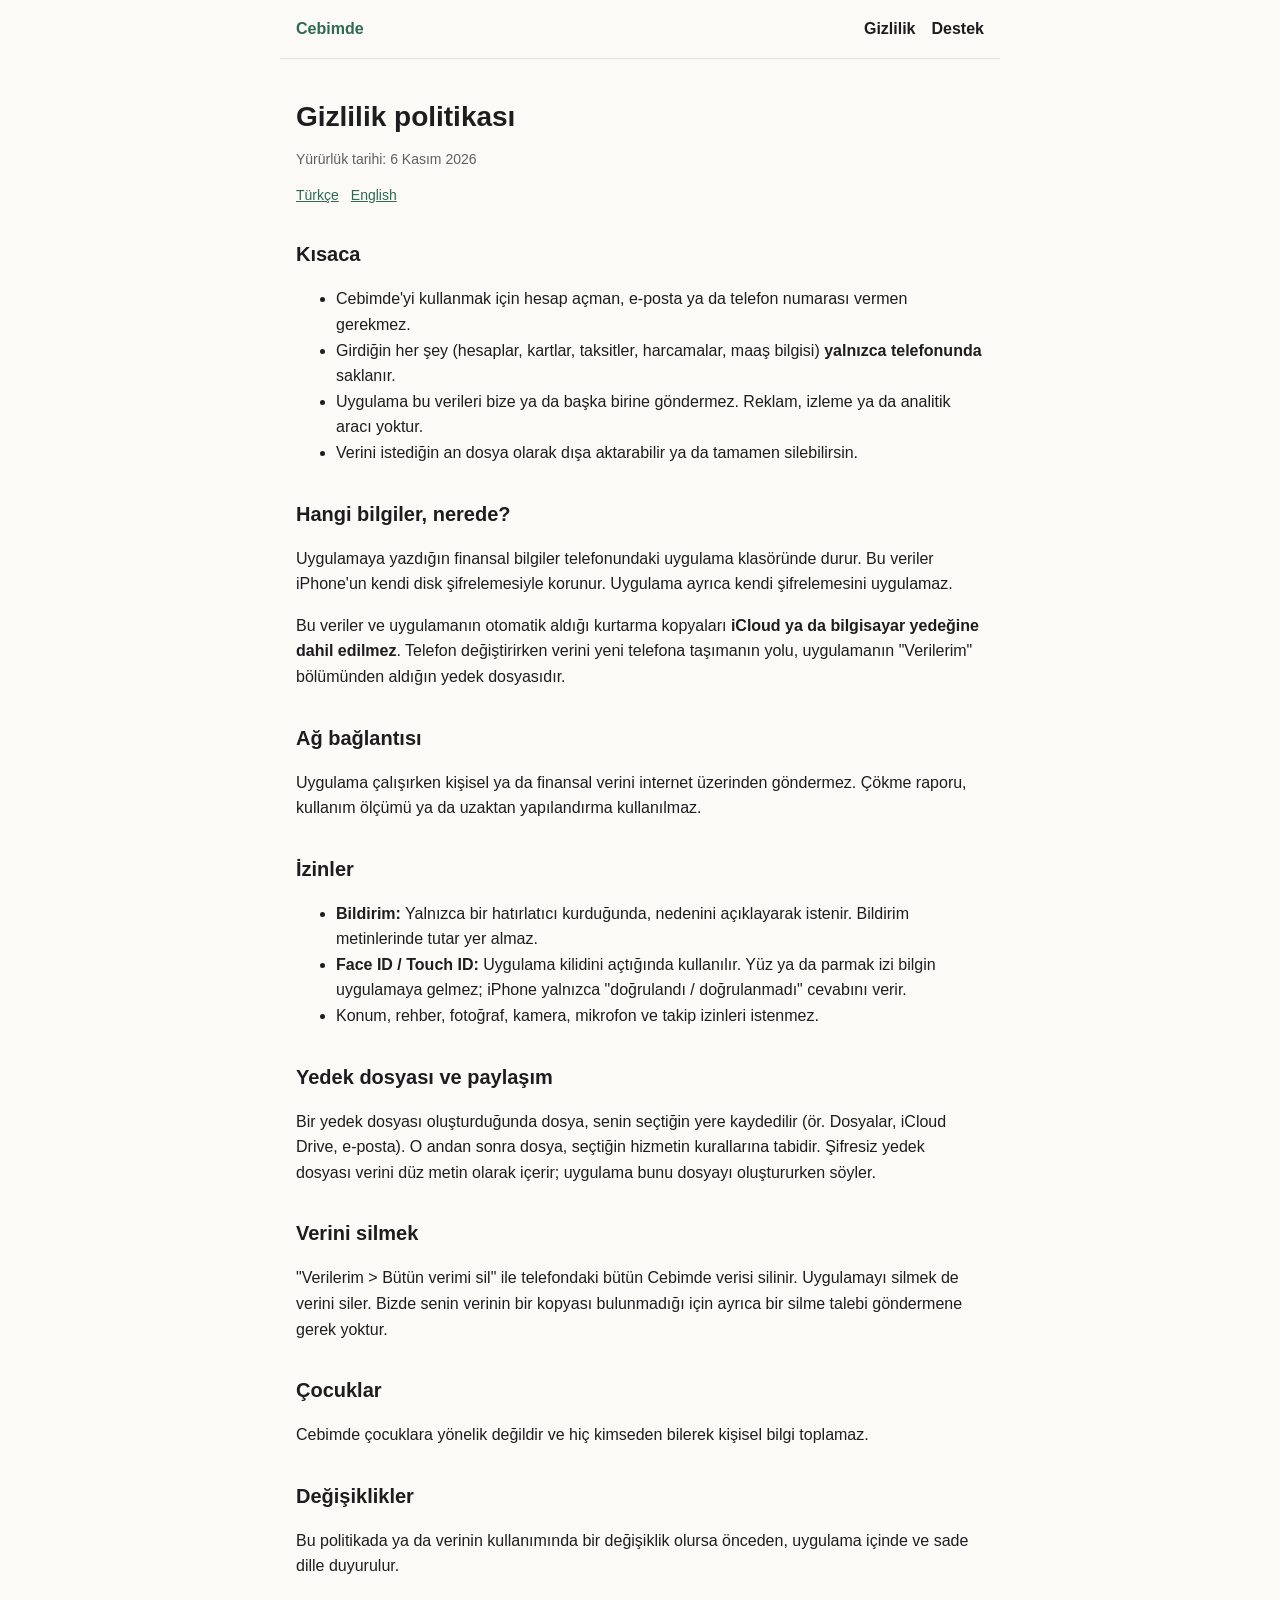
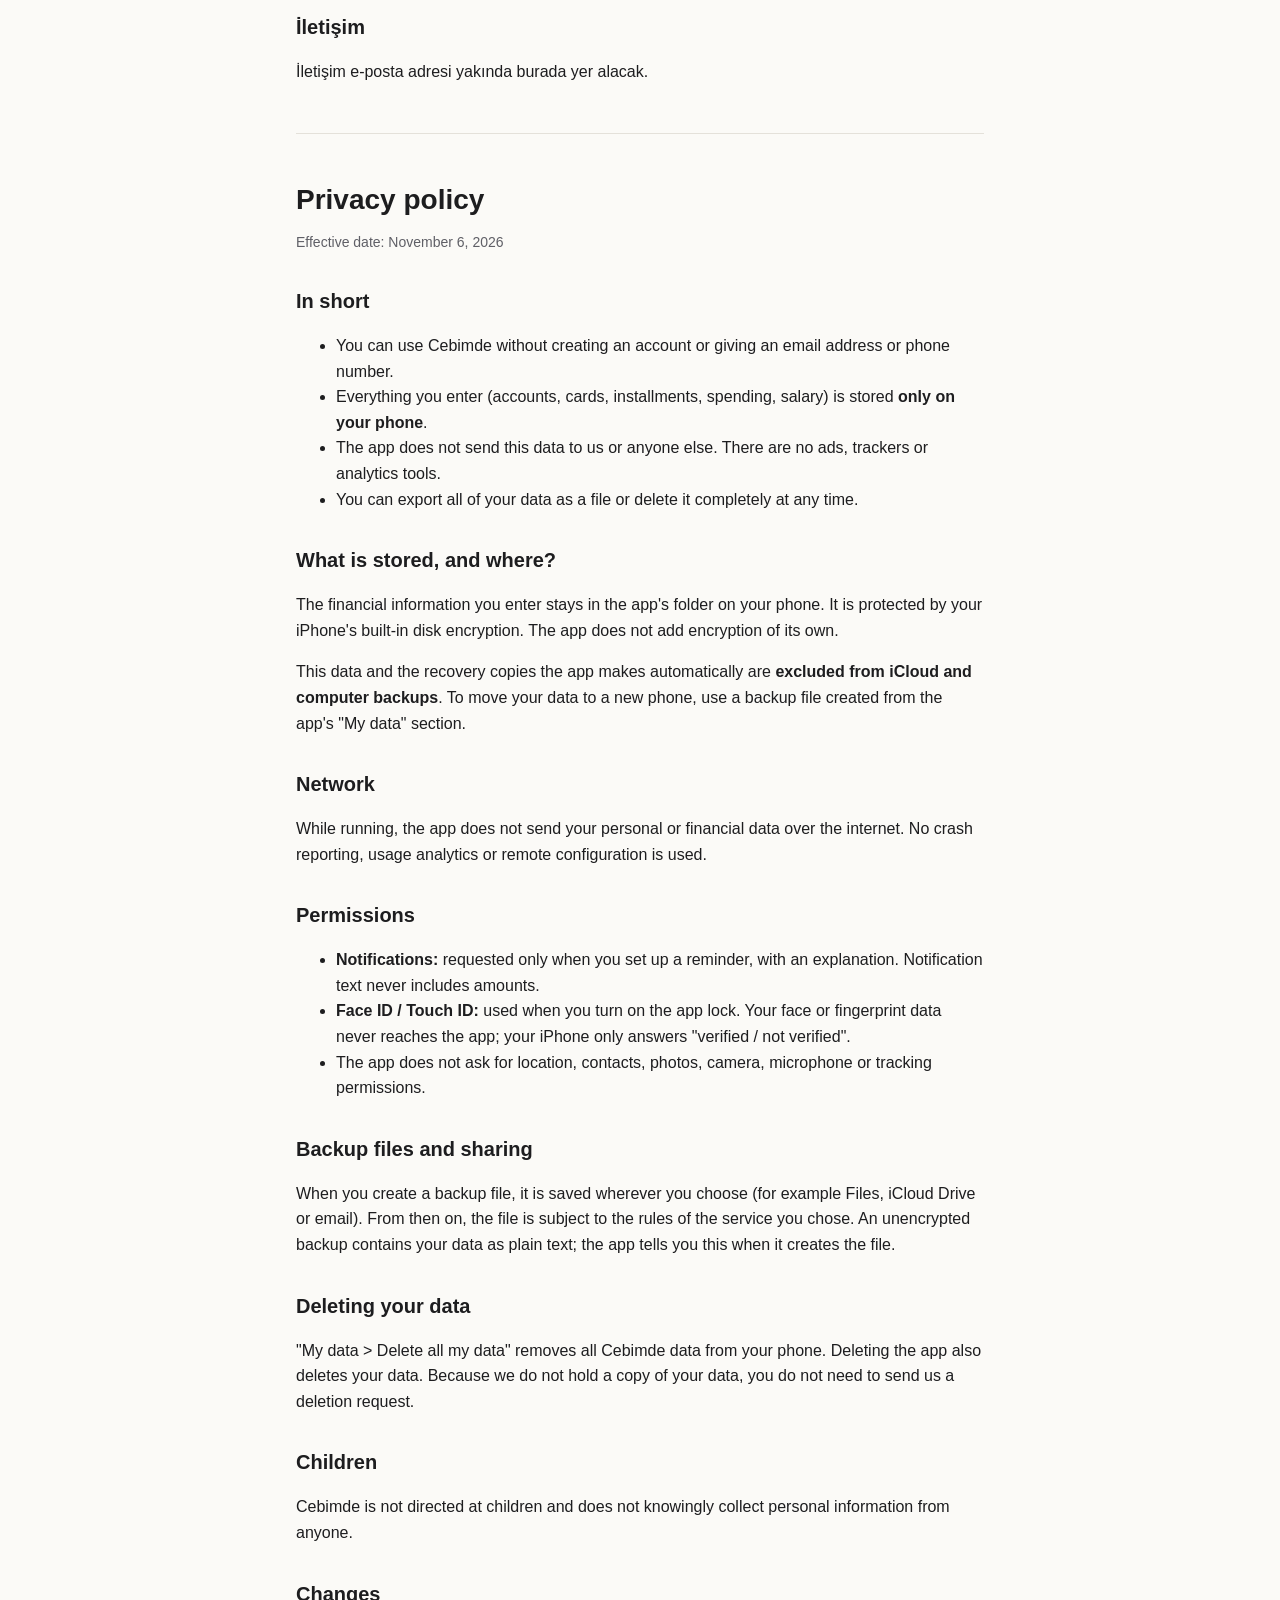
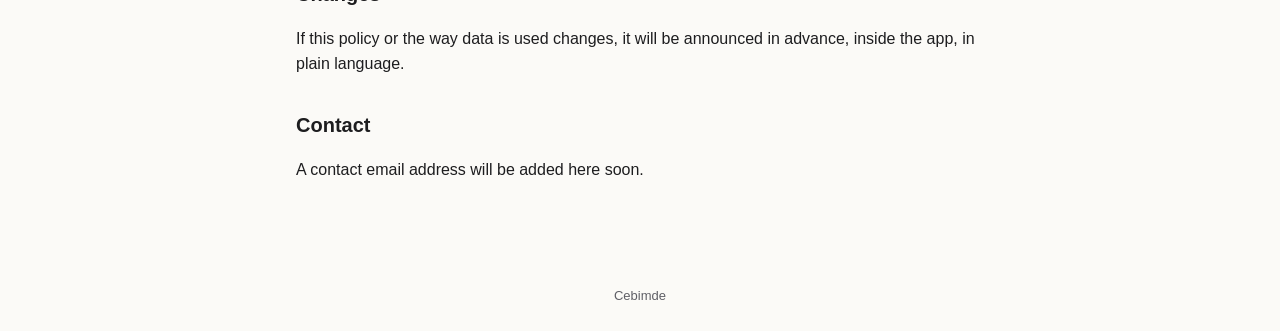
==== privacy.html @ 95eda585 "Gizlilik, destek ve tanıtım sayfaları Co-Authored-By: Claude Opus 5.5 <noreply@anthropic.com>" ====
<!doctype html><html lang="tr"><head><meta charset="utf-8"><meta name="viewport" content="width=device-width,initial-scale=1"><title>Cebimde gizlilik politikası</title><link rel="stylesheet" href="style.css"></head><body><header><nav><a class="brand" href="./">Cebimde</a><a href="privacy.html">Gizlilik</a><a href="support.html">Destek</a></nav></header><main>
<h1>Gizlilik politikası</h1>
<p class="meta">Yürürlük tarihi: 6 Kasım 2026</p>
<div class="lang"><a href="#tr">Türkçe</a><a href="#en">English</a></div>
<section id="tr">
<h2>Kısaca</h2>
<ul>
<li>Cebimde'yi kullanmak için hesap açman, e-posta ya da telefon numarası vermen gerekmez.</li>
<li>Girdiğin her şey (hesaplar, kartlar, taksitler, harcamalar, maaş bilgisi) <strong>yalnızca telefonunda</strong> saklanır.</li>
<li>Uygulama bu verileri bize ya da başka birine göndermez. Reklam, izleme ya da analitik aracı yoktur.</li>
<li>Verini istediğin an dosya olarak dışa aktarabilir ya da tamamen silebilirsin.</li>
</ul>
<h2>Hangi bilgiler, nerede?</h2>
<p>Uygulamaya yazdığın finansal bilgiler telefonundaki uygulama klasöründe durur. Bu veriler iPhone'un kendi disk şifrelemesiyle korunur. Uygulama ayrıca kendi şifrelemesini uygulamaz.</p>
<p>Bu veriler ve uygulamanın otomatik aldığı kurtarma kopyaları <strong>iCloud ya da bilgisayar yedeğine dahil edilmez</strong>. Telefon değiştirirken verini yeni telefona taşımanın yolu, uygulamanın "Verilerim" bölümünden aldığın yedek dosyasıdır.</p>
<h2>Ağ bağlantısı</h2>
<p>Uygulama çalışırken kişisel ya da finansal verini internet üzerinden göndermez. Çökme raporu, kullanım ölçümü ya da uzaktan yapılandırma kullanılmaz.</p>
<h2>İzinler</h2>
<ul>
<li><strong>Bildirim:</strong> Yalnızca bir hatırlatıcı kurduğunda, nedenini açıklayarak istenir. Bildirim metinlerinde tutar yer almaz.</li>
<li><strong>Face ID / Touch ID:</strong> Uygulama kilidini açtığında kullanılır. Yüz ya da parmak izi bilgin uygulamaya gelmez; iPhone yalnızca "doğrulandı / doğrulanmadı" cevabını verir.</li>
<li>Konum, rehber, fotoğraf, kamera, mikrofon ve takip izinleri istenmez.</li>
</ul>
<h2>Yedek dosyası ve paylaşım</h2>
<p>Bir yedek dosyası oluşturduğunda dosya, senin seçtiğin yere kaydedilir (ör. Dosyalar, iCloud Drive, e-posta). O andan sonra dosya, seçtiğin hizmetin kurallarına tabidir. Şifresiz yedek dosyası verini düz metin olarak içerir; uygulama bunu dosyayı oluştururken söyler.</p>
<h2>Verini silmek</h2>
<p>"Verilerim &gt; Bütün verimi sil" ile telefondaki bütün Cebimde verisi silinir. Uygulamayı silmek de verini siler. Bizde senin verinin bir kopyası bulunmadığı için ayrıca bir silme talebi göndermene gerek yoktur.</p>
<h2>Çocuklar</h2>
<p>Cebimde çocuklara yönelik değildir ve hiç kimseden bilerek kişisel bilgi toplamaz.</p>
<h2>Değişiklikler</h2>
<p>Bu politikada ya da verinin kullanımında bir değişiklik olursa önceden, uygulama içinde ve sade dille duyurulur.</p>
<h2>İletişim</h2>
<p>İletişim e-posta adresi yakında burada yer alacak.</p>
</section>
<hr>
<section id="en" lang="en">
<h1>Privacy policy</h1>
<p class="meta">Effective date: November 6, 2026</p>
<h2>In short</h2>
<ul>
<li>You can use Cebimde without creating an account or giving an email address or phone number.</li>
<li>Everything you enter (accounts, cards, installments, spending, salary) is stored <strong>only on your phone</strong>.</li>
<li>The app does not send this data to us or anyone else. There are no ads, trackers or analytics tools.</li>
<li>You can export all of your data as a file or delete it completely at any time.</li>
</ul>
<h2>What is stored, and where?</h2>
<p>The financial information you enter stays in the app's folder on your phone. It is protected by your iPhone's built-in disk encryption. The app does not add encryption of its own.</p>
<p>This data and the recovery copies the app makes automatically are <strong>excluded from iCloud and computer backups</strong>. To move your data to a new phone, use a backup file created from the app's "My data" section.</p>
<h2>Network</h2>
<p>While running, the app does not send your personal or financial data over the internet. No crash reporting, usage analytics or remote configuration is used.</p>
<h2>Permissions</h2>
<ul>
<li><strong>Notifications:</strong> requested only when you set up a reminder, with an explanation. Notification text never includes amounts.</li>
<li><strong>Face ID / Touch ID:</strong> used when you turn on the app lock. Your face or fingerprint data never reaches the app; your iPhone only answers "verified / not verified".</li>
<li>The app does not ask for location, contacts, photos, camera, microphone or tracking permissions.</li>
</ul>
<h2>Backup files and sharing</h2>
<p>When you create a backup file, it is saved wherever you choose (for example Files, iCloud Drive or email). From then on, the file is subject to the rules of the service you chose. An unencrypted backup contains your data as plain text; the app tells you this when it creates the file.</p>
<h2>Deleting your data</h2>
<p>"My data &gt; Delete all my data" removes all Cebimde data from your phone. Deleting the app also deletes your data. Because we do not hold a copy of your data, you do not need to send us a deletion request.</p>
<h2>Children</h2>
<p>Cebimde is not directed at children and does not knowingly collect personal information from anyone.</p>
<h2>Changes</h2>
<p>If this policy or the way data is used changes, it will be announced in advance, inside the app, in plain language.</p>
<h2>Contact</h2>
<p>A contact email address will be added here soon.</p>
</section>
</main><footer>Cebimde</footer></body></html>
---- style.css ----
:root{--bg:#fbfaf7;--fg:#1d1d1f;--muted:#5f5f66;--line:#e4e1da;--accent:#2f6b4f}
@media (prefers-color-scheme:dark){:root{--bg:#141414;--fg:#ececec;--muted:#a3a3a8;--line:#2c2c2c;--accent:#7cc4a0}}
*{box-sizing:border-box}
body{margin:0;background:var(--bg);color:var(--fg);font:16px/1.6 -apple-system,BlinkMacSystemFont,"Segoe UI",Roboto,sans-serif}
main{max-width:720px;margin:0 auto;padding:32px 16px 64px}
header nav{display:flex;gap:16px;flex-wrap:wrap;max-width:720px;margin:0 auto;padding:16px;border-bottom:1px solid var(--line)}
header nav a{color:var(--fg);text-decoration:none;font-weight:600}
header nav a.brand{margin-right:auto;color:var(--accent)}
a{color:var(--accent)}
h1{font-size:28px;line-height:1.25;margin:8px 0 4px}
h2{font-size:20px;margin:32px 0 8px}
h3{font-size:17px;margin:24px 0 4px}
.meta{color:var(--muted);font-size:14px}
.lang{display:flex;gap:12px;font-size:14px;margin:12px 0 24px}
hr{border:0;border-top:1px solid var(--line);margin:48px 0}
footer{color:var(--muted);font-size:13px;text-align:center;padding:24px 16px}
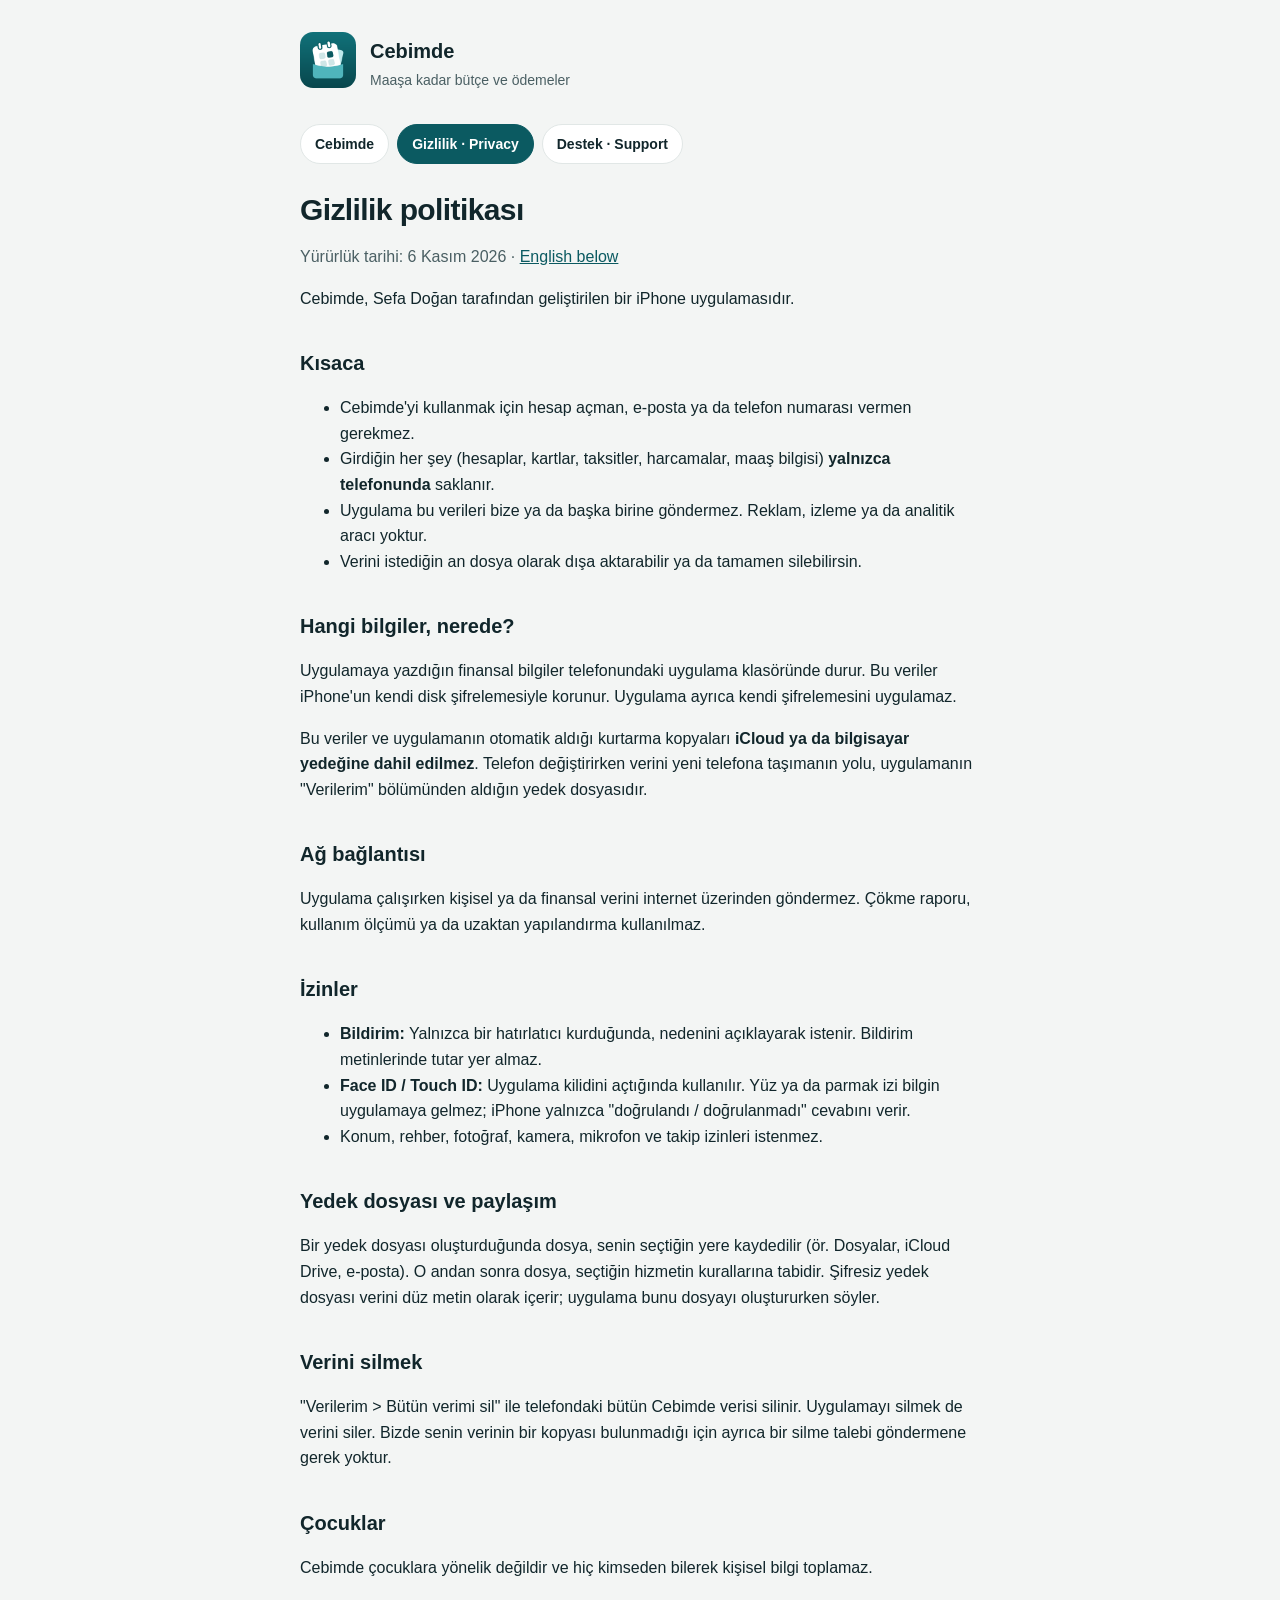
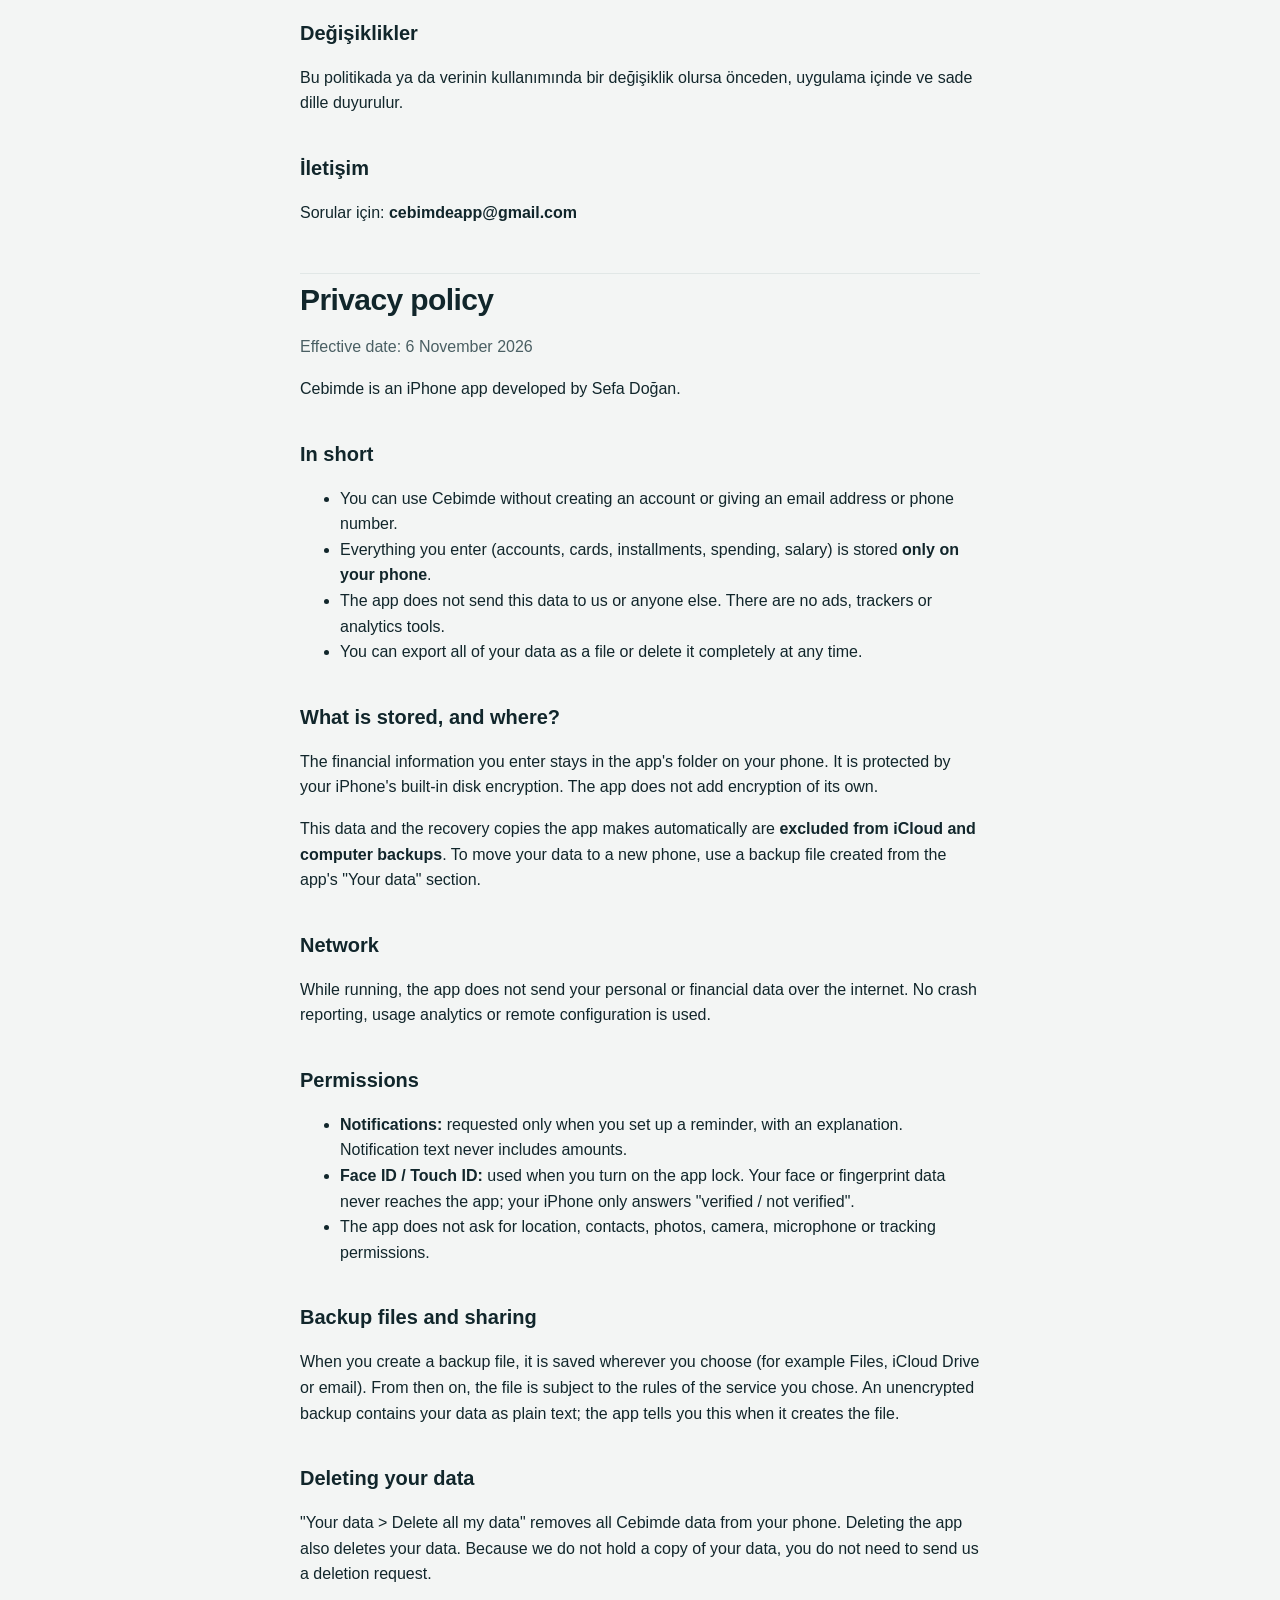
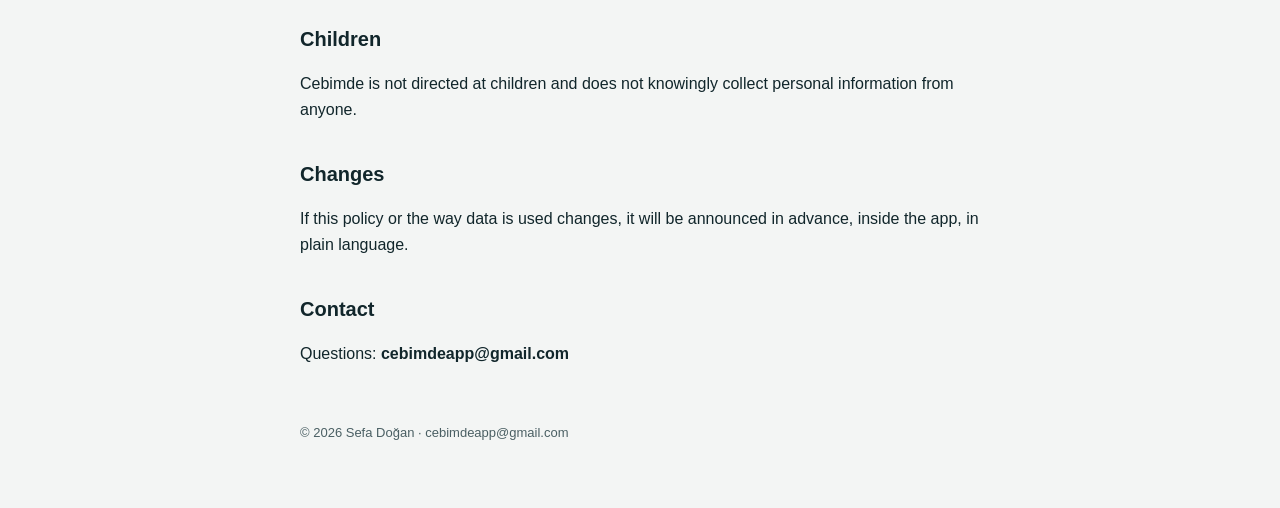
==== commit 0d5503d8: "Gizlilik ve destek sayfaları: /gizlilik/ ve /destek/ (TR+EN) Eski privacy.html ve support.html yeni " ====
--- a/privacy.html
+++ b/privacy.html
@@ -1,68 +1 @@
-<!doctype html><html lang="tr"><head><meta charset="utf-8"><meta name="viewport" content="width=device-width,initial-scale=1"><title>Cebimde gizlilik politikası</title><link rel="stylesheet" href="style.css"></head><body><header><nav><a class="brand" href="./">Cebimde</a><a href="privacy.html">Gizlilik</a><a href="support.html">Destek</a></nav></header><main>
-<h1>Gizlilik politikası</h1>
-<p class="meta">Yürürlük tarihi: 6 Kasım 2026</p>
-<div class="lang"><a href="#tr">Türkçe</a><a href="#en">English</a></div>
-<section id="tr">
-<h2>Kısaca</h2>
-<ul>
-<li>Cebimde'yi kullanmak için hesap açman, e-posta ya da telefon numarası vermen gerekmez.</li>
-<li>Girdiğin her şey (hesaplar, kartlar, taksitler, harcamalar, maaş bilgisi) <strong>yalnızca telefonunda</strong> saklanır.</li>
-<li>Uygulama bu verileri bize ya da başka birine göndermez. Reklam, izleme ya da analitik aracı yoktur.</li>
-<li>Verini istediğin an dosya olarak dışa aktarabilir ya da tamamen silebilirsin.</li>
-</ul>
-<h2>Hangi bilgiler, nerede?</h2>
-<p>Uygulamaya yazdığın finansal bilgiler telefonundaki uygulama klasöründe durur. Bu veriler iPhone'un kendi disk şifrelemesiyle korunur. Uygulama ayrıca kendi şifrelemesini uygulamaz.</p>
-<p>Bu veriler ve uygulamanın otomatik aldığı kurtarma kopyaları <strong>iCloud ya da bilgisayar yedeğine dahil edilmez</strong>. Telefon değiştirirken verini yeni telefona taşımanın yolu, uygulamanın "Verilerim" bölümünden aldığın yedek dosyasıdır.</p>
-<h2>Ağ bağlantısı</h2>
-<p>Uygulama çalışırken kişisel ya da finansal verini internet üzerinden göndermez. Çökme raporu, kullanım ölçümü ya da uzaktan yapılandırma kullanılmaz.</p>
-<h2>İzinler</h2>
-<ul>
-<li><strong>Bildirim:</strong> Yalnızca bir hatırlatıcı kurduğunda, nedenini açıklayarak istenir. Bildirim metinlerinde tutar yer almaz.</li>
-<li><strong>Face ID / Touch ID:</strong> Uygulama kilidini açtığında kullanılır. Yüz ya da parmak izi bilgin uygulamaya gelmez; iPhone yalnızca "doğrulandı / doğrulanmadı" cevabını verir.</li>
-<li>Konum, rehber, fotoğraf, kamera, mikrofon ve takip izinleri istenmez.</li>
-</ul>
-<h2>Yedek dosyası ve paylaşım</h2>
-<p>Bir yedek dosyası oluşturduğunda dosya, senin seçtiğin yere kaydedilir (ör. Dosyalar, iCloud Drive, e-posta). O andan sonra dosya, seçtiğin hizmetin kurallarına tabidir. Şifresiz yedek dosyası verini düz metin olarak içerir; uygulama bunu dosyayı oluştururken söyler.</p>
-<h2>Verini silmek</h2>
-<p>"Verilerim &gt; Bütün verimi sil" ile telefondaki bütün Cebimde verisi silinir. Uygulamayı silmek de verini siler. Bizde senin verinin bir kopyası bulunmadığı için ayrıca bir silme talebi göndermene gerek yoktur.</p>
-<h2>Çocuklar</h2>
-<p>Cebimde çocuklara yönelik değildir ve hiç kimseden bilerek kişisel bilgi toplamaz.</p>
-<h2>Değişiklikler</h2>
-<p>Bu politikada ya da verinin kullanımında bir değişiklik olursa önceden, uygulama içinde ve sade dille duyurulur.</p>
-<h2>İletişim</h2>
-<p>İletişim e-posta adresi yakında burada yer alacak.</p>
-</section>
-<hr>
-<section id="en" lang="en">
-<h1>Privacy policy</h1>
-<p class="meta">Effective date: November 6, 2026</p>
-<h2>In short</h2>
-<ul>
-<li>You can use Cebimde without creating an account or giving an email address or phone number.</li>
-<li>Everything you enter (accounts, cards, installments, spending, salary) is stored <strong>only on your phone</strong>.</li>
-<li>The app does not send this data to us or anyone else. There are no ads, trackers or analytics tools.</li>
-<li>You can export all of your data as a file or delete it completely at any time.</li>
-</ul>
-<h2>What is stored, and where?</h2>
-<p>The financial information you enter stays in the app's folder on your phone. It is protected by your iPhone's built-in disk encryption. The app does not add encryption of its own.</p>
-<p>This data and the recovery copies the app makes automatically are <strong>excluded from iCloud and computer backups</strong>. To move your data to a new phone, use a backup file created from the app's "My data" section.</p>
-<h2>Network</h2>
-<p>While running, the app does not send your personal or financial data over the internet. No crash reporting, usage analytics or remote configuration is used.</p>
-<h2>Permissions</h2>
-<ul>
-<li><strong>Notifications:</strong> requested only when you set up a reminder, with an explanation. Notification text never includes amounts.</li>
-<li><strong>Face ID / Touch ID:</strong> used when you turn on the app lock. Your face or fingerprint data never reaches the app; your iPhone only answers "verified / not verified".</li>
-<li>The app does not ask for location, contacts, photos, camera, microphone or tracking permissions.</li>
-</ul>
-<h2>Backup files and sharing</h2>
-<p>When you create a backup file, it is saved wherever you choose (for example Files, iCloud Drive or email). From then on, the file is subject to the rules of the service you chose. An unencrypted backup contains your data as plain text; the app tells you this when it creates the file.</p>
-<h2>Deleting your data</h2>
-<p>"My data &gt; Delete all my data" removes all Cebimde data from your phone. Deleting the app also deletes your data. Because we do not hold a copy of your data, you do not need to send us a deletion request.</p>
-<h2>Children</h2>
-<p>Cebimde is not directed at children and does not knowingly collect personal information from anyone.</p>
-<h2>Changes</h2>
-<p>If this policy or the way data is used changes, it will be announced in advance, inside the app, in plain language.</p>
-<h2>Contact</h2>
-<p>A contact email address will be added here soon.</p>
-</section>
-</main><footer>Cebimde</footer></body></html>
+<!doctype html><html lang="tr"><head><meta charset="utf-8"><meta http-equiv="refresh" content="0; url=./gizlilik/"><link rel="canonical" href="https://sefadogan.github.io/cebimde/gizlilik/"><title>Cebimde</title></head><body><a href="./gizlilik/">./gizlilik/</a></body></html>
